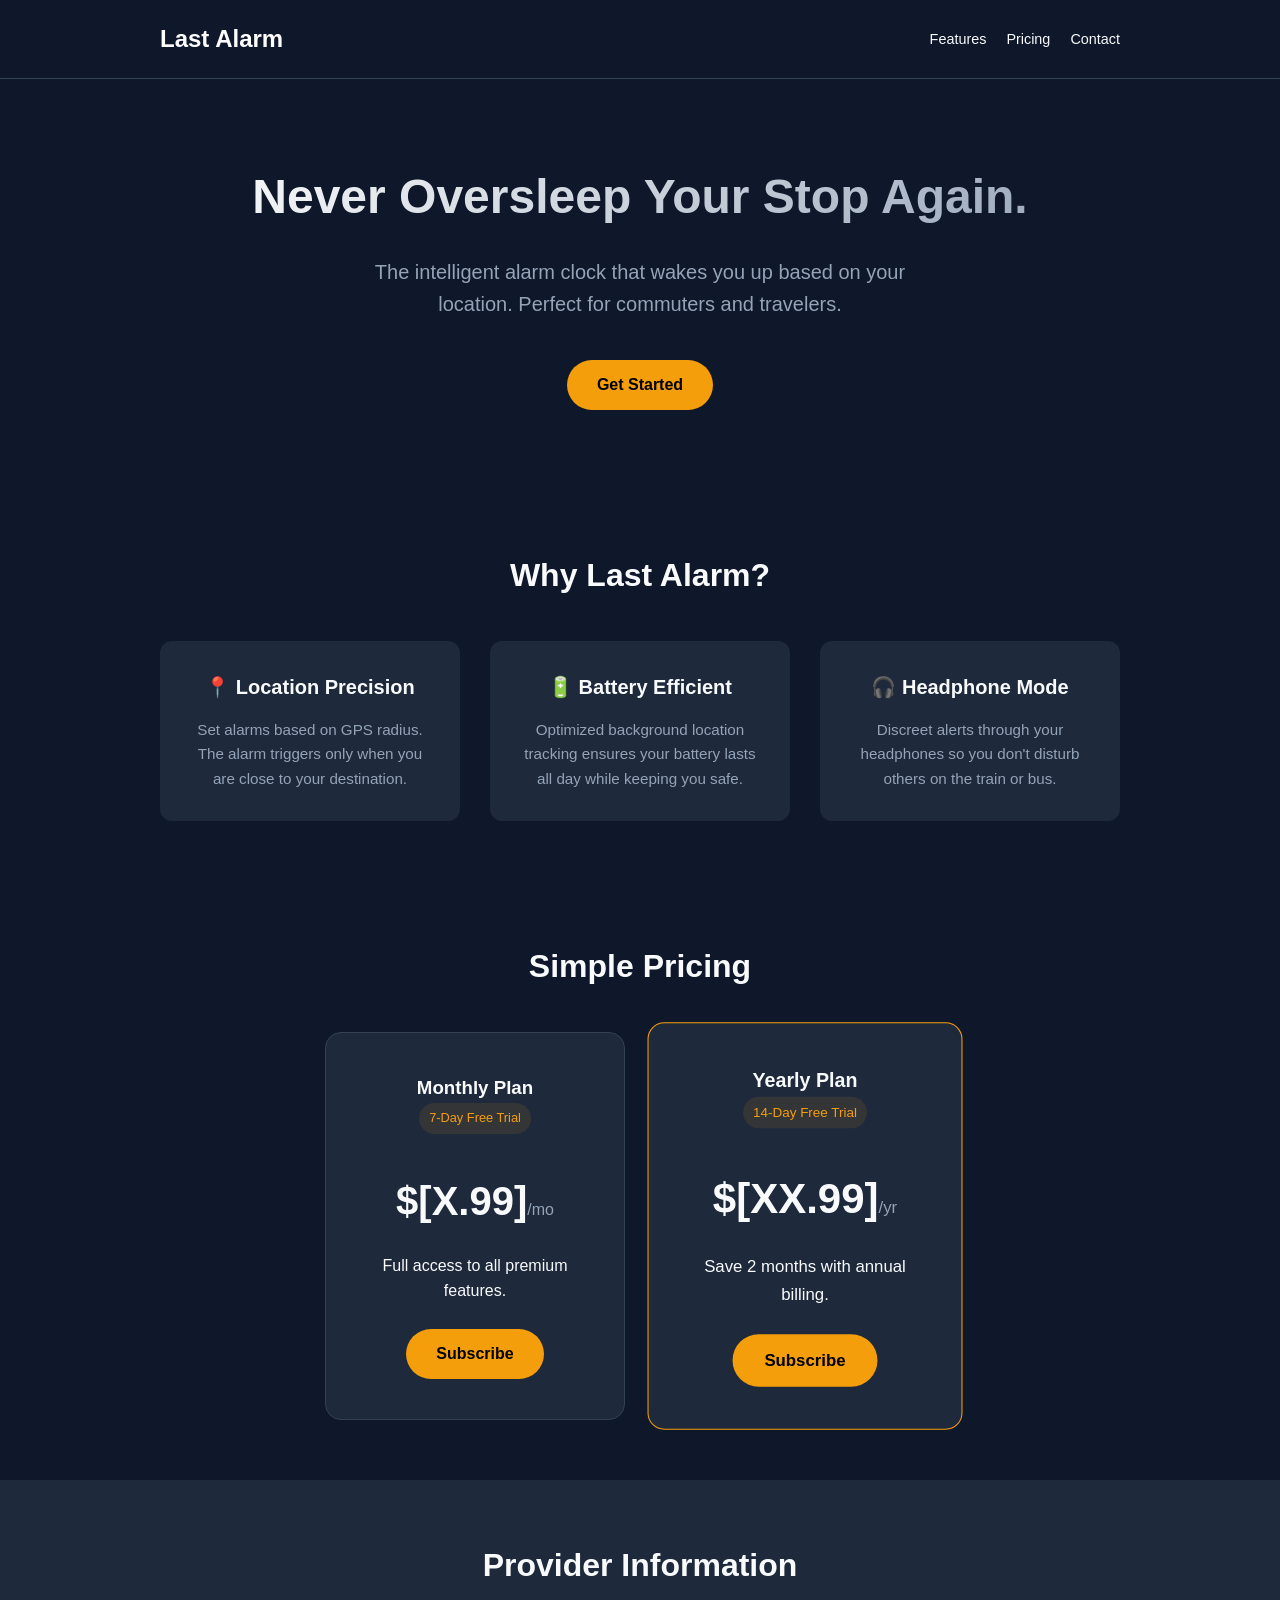
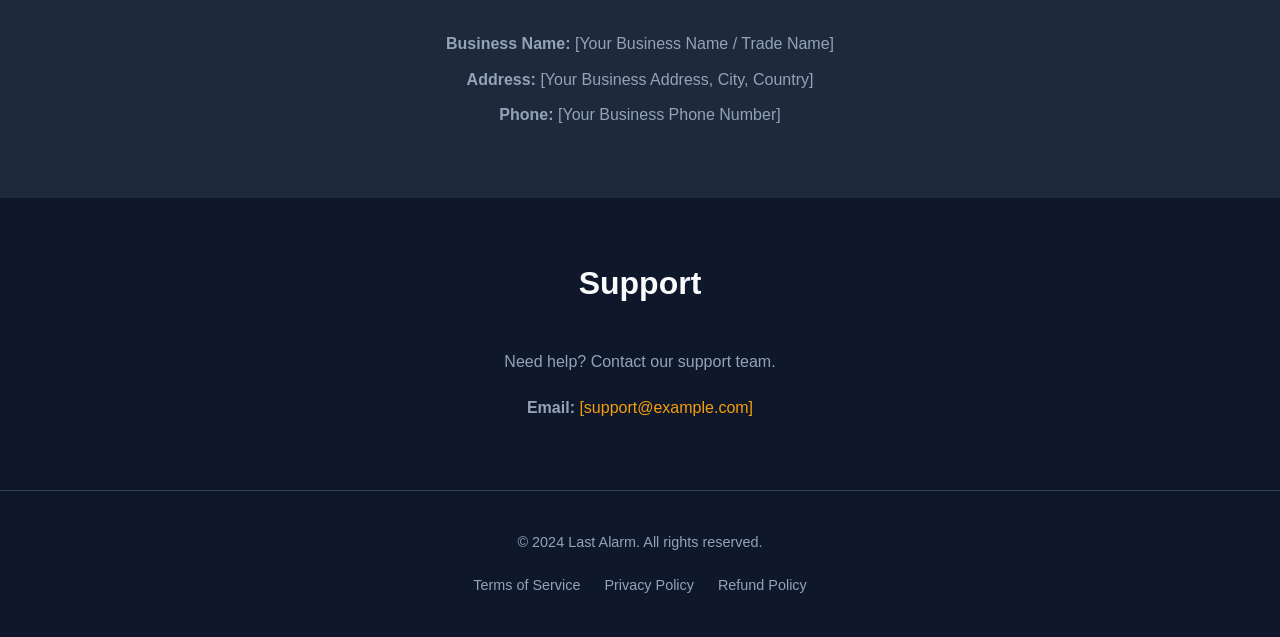
==== index.html @ 5c9a001e "initial commit" ====
<!DOCTYPE html>
<html lang="en">
<head>
    <meta charset="UTF-8">
    <meta name="viewport" content="width=device-width, initial-scale=1.0">
    <title>Last Alarm - Location Based Smart Alarm</title>
    <link rel="stylesheet" href="style.css">
</head>
<body>
    <header>
        <div class="container">
            <div class="logo">Last Alarm</div>
            <nav>
                <ul>
                    <li><a href="#features">Features</a></li>
                    <li><a href="#pricing">Pricing</a></li>
                    <li><a href="#contact">Contact</a></li>
                </ul>
            </nav>
        </div>
    </header>

    <main>
        <section class="hero">
            <div class="container">
                <h1>Never Oversleep Your Stop Again.</h1>
                <p>The intelligent alarm clock that wakes you up based on your location. Perfect for commuters and travelers.</p>
                <a href="#pricing" class="btn">Get Started</a>
            </div>
        </section>

        <section id="features">
            <div class="container">
                <h2>Why Last Alarm?</h2>
                <div class="features-grid">
                    <div class="feature-card">
                        <h3>📍 Location Precision</h3>
                        <p>Set alarms based on GPS radius. The alarm triggers only when you are close to your destination.</p>
                    </div>
                    <div class="feature-card">
                        <h3>🔋 Battery Efficient</h3>
                        <p>Optimized background location tracking ensures your battery lasts all day while keeping you safe.</p>
                    </div>
                    <div class="feature-card">
                        <h3>🎧 Headphone Mode</h3>
                        <p>Discreet alerts through your headphones so you don't disturb others on the train or bus.</p>
                    </div>
                </div>
            </div>
        </section>

        <section id="pricing">
            <div class="container">
                <h2>Simple Pricing</h2>
                <div class="pricing-grid">
                    <div class="pricing-card">
                        <h3>Monthly Plan</h3>
                        <span class="trial-info">7-Day Free Trial</span>
                        <div class="price">$[X.99]<span>/mo</span></div>
                        <p>Full access to all premium features.</p>
                        <br>
                        <a href="#" class="btn">Subscribe</a>
                    </div>
                    <div class="pricing-card highlight">
                        <h3>Yearly Plan</h3>
                        <span class="trial-info">14-Day Free Trial</span>
                        <div class="price">$[XX.99]<span>/yr</span></div>
                        <p>Save 2 months with annual billing.</p>
                        <br>
                        <a href="#" class="btn">Subscribe</a>
                    </div>
                </div>
            </div>
        </section>

        <section id="info" class="info-section">
            <div class="container">
                <h2>Provider Information</h2>
                <div class="info-content">
                    <p><strong>Business Name:</strong> [Your Business Name / Trade Name]</p>
                    <p><strong>Address:</strong> [Your Business Address, City, Country]</p>
                    <p><strong>Phone:</strong> [Your Business Phone Number]</p>
                </div>
            </div>
        </section>

        <section id="contact" class="info-section" style="background-color: transparent;">
            <div class="container">
                <h2>Support</h2>
                <p style="color: var(--muted-text); margin-bottom: 20px;">Need help? Contact our support team.</p>
                <div class="info-content">
                    <p><strong>Email:</strong> <a href="mailto:[support@example.com]">[support@example.com]</a></p>
                </div>
            </div>
        </section>
    </main>

    <footer>
        <div class="container">
            <p>&copy; 2024 Last Alarm. All rights reserved.</p>
            <div class="links">
                <a href="terms.html">Terms of Service</a>
                <a href="privacy.html">Privacy Policy</a>
                <a href="refund.html">Refund Policy</a>
            </div>
        </div>
    </footer>
</body>
</html>
---- style.css ----
:root {
  --bg-color: #0f172a;
  --text-color: #f8fafc;
  --accent-color: #f59e0b; /* Amber/Orange for Alarm feel */
  --secondary-bg: #1e293b;
  --muted-text: #94a3b8;
  --border-color: #334155;
  --container-width: 1000px;
}

* {
  box-sizing: border-box;
  margin: 0;
  padding: 0;
}

body {
  font-family: -apple-system, BlinkMacSystemFont, "Segoe UI", Roboto, Helvetica, Arial, sans-serif, "Apple Color Emoji", "Segoe UI Emoji", "Segoe UI Symbol";
  background-color: var(--bg-color);
  color: var(--text-color);
  line-height: 1.6;
}

a {
  color: var(--accent-color);
  text-decoration: none;
}

a:hover {
  text-decoration: underline;
}

.container {
  max-width: var(--container-width);
  margin: 0 auto;
  padding: 0 20px;
}

/* Header */
header {
  padding: 20px 0;
  border-bottom: 1px solid var(--border-color);
}

header .container {
  display: flex;
  justify-content: space-between;
  align-items: center;
}

.logo {
  font-weight: 700;
  font-size: 1.5rem;
  color: #fff;
}

nav ul {
  display: flex;
  list-style: none;
  gap: 20px;
}

nav a {
  color: var(--text-color);
  font-size: 0.9rem;
}

/* Hero */
.hero {
  text-align: center;
  padding: 80px 20px;
}

.hero h1 {
  font-size: 3rem;
  margin-bottom: 20px;
  background: linear-gradient(135deg, #fff, #94a3b8);
  -webkit-background-clip: text;
  -webkit-text-fill-color: transparent;
}

.hero p {
  font-size: 1.25rem;
  color: var(--muted-text);
  margin-bottom: 40px;
  max-width: 600px;
  margin-left: auto;
  margin-right: auto;
}

.btn {
  display: inline-block;
  background-color: var(--accent-color);
  color: #000;
  padding: 12px 30px;
  border-radius: 50px;
  font-weight: 600;
  transition: opacity 0.2s;
}

.btn:hover {
  opacity: 0.9;
  text-decoration: none;
}

/* Sections */
section {
  padding: 60px 0;
}

h2 {
  font-size: 2rem;
  text-align: center;
  margin-bottom: 40px;
}

/* Features */
.features-grid {
  display: grid;
  grid-template-columns: repeat(auto-fit, minmax(250px, 1fr));
  gap: 30px;
}

.feature-card {
  background-color: var(--secondary-bg);
  padding: 30px;
  border-radius: 12px;
  text-align: center;
}

.feature-card h3 {
  margin-bottom: 15px;
  font-size: 1.25rem;
}

.feature-card p {
  color: var(--muted-text);
  font-size: 0.95rem;
}

/* Pricing */
.pricing-grid {
  display: flex;
  justify-content: center;
  gap: 30px;
  flex-wrap: wrap;
}

.pricing-card {
  background-color: var(--secondary-bg);
  padding: 40px;
  border-radius: 16px;
  width: 300px;
  text-align: center;
  border: 1px solid var(--border-color);
}

.pricing-card.highlight {
  border-color: var(--accent-color);
  transform: scale(1.05);
}

.price {
  font-size: 2.5rem;
  font-weight: 700;
  margin: 20px 0;
}

.price span {
  font-size: 1rem;
  color: var(--muted-text);
  font-weight: 400;
}

.trial-info {
  background-color: rgba(245, 158, 11, 0.1);
  color: var(--accent-color);
  padding: 5px 10px;
  border-radius: 20px;
  font-size: 0.8rem;
  display: inline-block;
  margin-bottom: 15px;
}

/* Company Info & Support */
.info-section {
  text-align: center;
  background-color: var(--secondary-bg);
}

.info-content p {
  margin-bottom: 10px;
  color: var(--muted-text);
}

/* Footer */
footer {
  padding: 40px 0;
  border-top: 1px solid var(--border-color);
  text-align: center;
  color: var(--muted-text);
  font-size: 0.9rem;
}

footer .links {
  margin-top: 20px;
}

footer .links a {
  margin: 0 10px;
  color: var(--muted-text);
}

footer .links a:hover {
  color: var(--text-color);
}

/* Legal Pages */
.legal-content {
  background-color: var(--secondary-bg);
  padding: 40px;
  border-radius: 12px;
  margin-top: 40px;
  margin-bottom: 60px;
}

.legal-content h1 {
  margin-bottom: 30px;
  border-bottom: 1px solid var(--border-color);
  padding-bottom: 20px;
}

.legal-content h2 {
  text-align: left;
  margin-top: 40px;
  margin-bottom: 20px;
  font-size: 1.5rem;
}

.legal-content p, .legal-content ul {
  margin-bottom: 20px;
  color: var(--text-color);
}

.legal-content ul {
  margin-left: 20px;
}
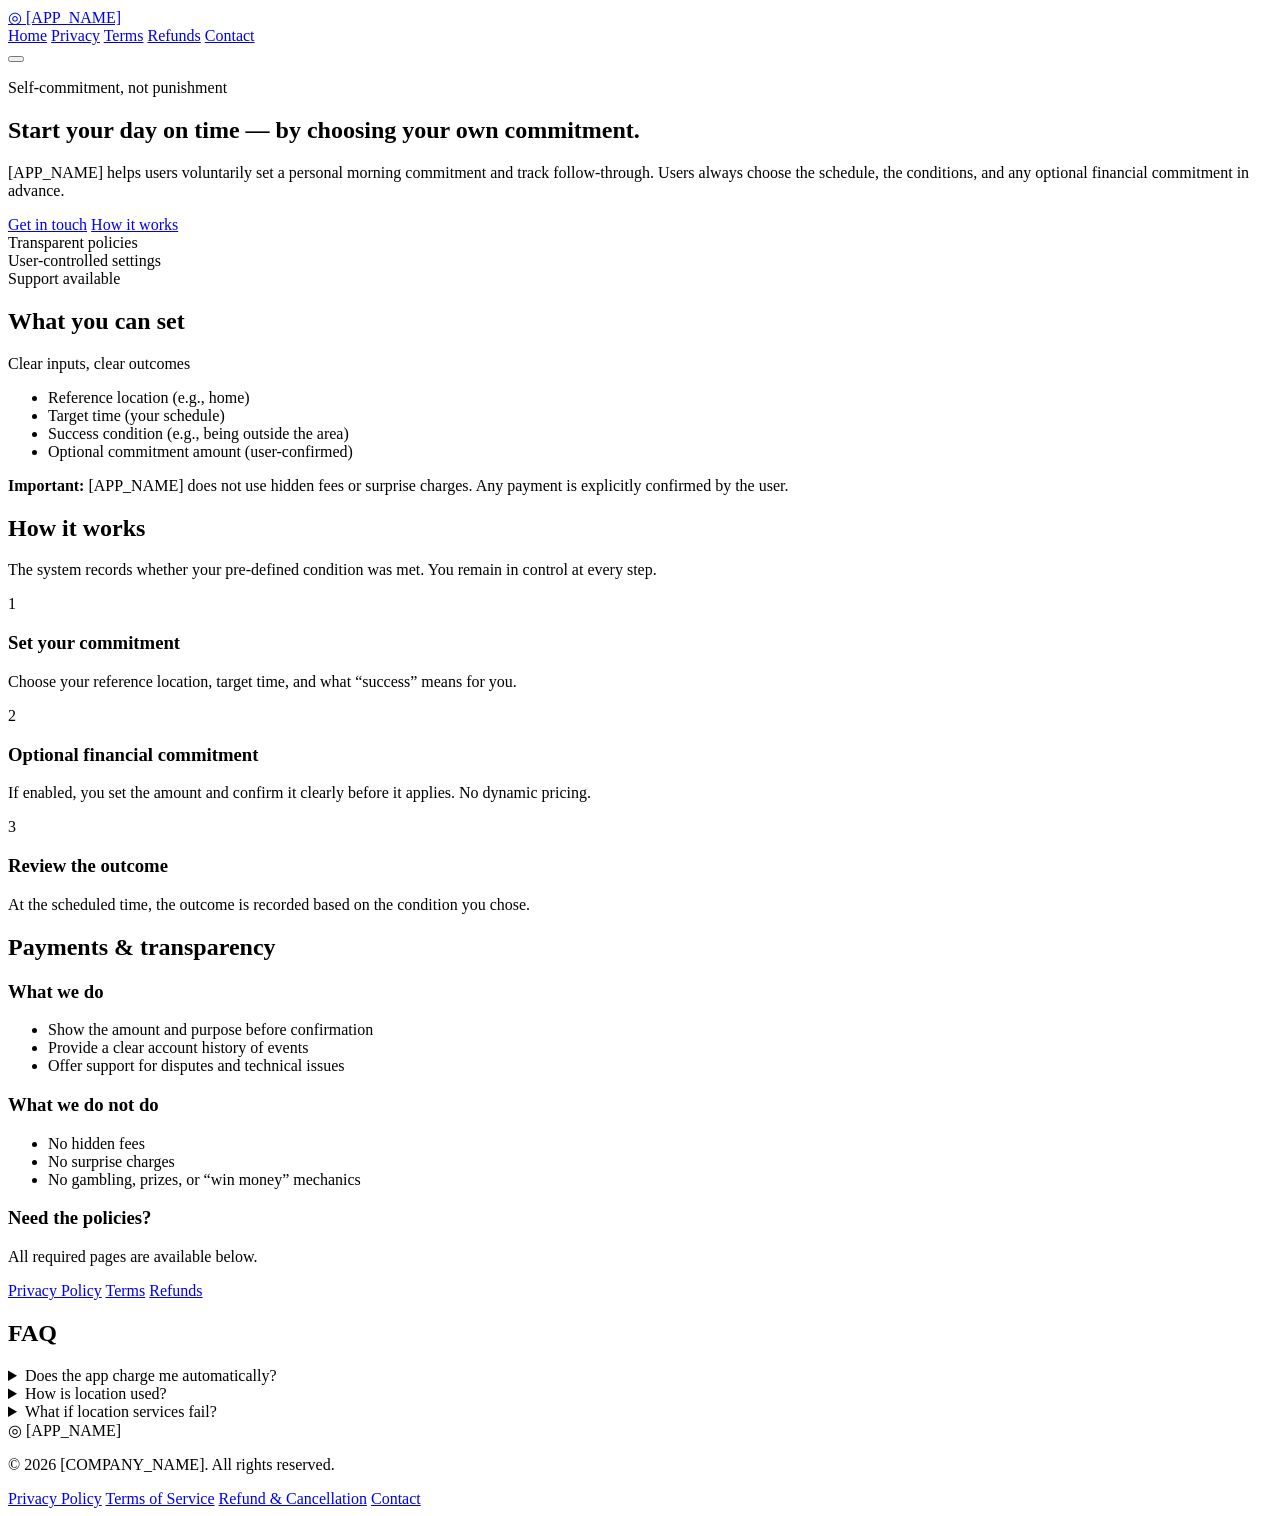
==== commit d6634af2: "update" ====
--- a/index.html
+++ b/index.html
@@ -1,109 +1,236 @@
-<!DOCTYPE html>
+<!-- index.html -->
+<!doctype html>
 <html lang="en">
+
 <head>
-    <meta charset="UTF-8">
-    <meta name="viewport" content="width=device-width, initial-scale=1.0">
-    <title>Last Alarm - Location Based Smart Alarm</title>
-    <link rel="stylesheet" href="style.css">
+    <meta charset="utf-8" />
+    <meta name="viewport" content="width=device-width, initial-scale=1" />
+    <meta name="description"
+        content="[APP_NAME] is a self-commitment tool to help you start your day on time, with clear user control and transparent policies." />
+    <title>[APP_NAME] — Self-Commitment Morning Tool</title>
+    <link rel="stylesheet" href="./css/style.css" />
+    <link rel="icon" href="./assets/favicon.png" />
 </head>
+
 <body>
-    <header>
-        <div class="container">
-            <div class="logo">Last Alarm</div>
-            <nav>
-                <ul>
-                    <li><a href="#features">Features</a></li>
-                    <li><a href="#pricing">Pricing</a></li>
-                    <li><a href="#contact">Contact</a></li>
-                </ul>
+    <header class="site-header">
+        <div class="container header-inner">
+            <a class="brand" href="./index.html" aria-label="[APP_NAME] Home">
+                <span class="brand-mark">◎</span>
+                <span class="brand-name">[APP_NAME]</span>
+            </a>
+
+            <nav class="nav" aria-label="Primary">
+                <a href="./index.html" class="active">Home</a>
+                <a href="./privacy.html">Privacy</a>
+                <a href="./terms.html">Terms</a>
+                <a href="./refund.html">Refunds</a>
+                <a href="./contact.html">Contact</a>
             </nav>
+
+            <button class="nav-toggle" aria-label="Open menu" aria-expanded="false" aria-controls="mobileNav"
+                data-nav-toggle>
+                <span></span><span></span><span></span>
+            </button>
+        </div>
+
+        <div class="mobile-nav" id="mobileNav" hidden>
+            <div class="container mobile-nav-inner">
+                <a href="./index.html" class="active">Home</a>
+                <a href="./privacy.html">Privacy</a>
+                <a href="./terms.html">Terms</a>
+                <a href="./refund.html">Refunds</a>
+                <a href="./contact.html">Contact</a>
+            </div>
         </div>
     </header>
 
     <main>
         <section class="hero">
+            <div class="container hero-inner">
+                <div class="hero-copy">
+                    <p class="eyebrow">Self-commitment, not punishment</p>
+                    <h1>Start your day on time — by choosing your own commitment.</h1>
+                    <p class="lead">
+                        [APP_NAME] helps users voluntarily set a personal morning commitment and track follow-through.
+                        Users always choose the schedule, the conditions, and any optional financial commitment in
+                        advance.
+                    </p>
+
+                    <div class="cta-row">
+                        <a class="btn primary" href="./contact.html">Get in touch</a>
+                        <a class="btn ghost" href="#how-it-works">How it works</a>
+                    </div>
+
+                    <div class="trust-row" role="list" aria-label="Key assurances">
+                        <div class="pill" role="listitem">Transparent policies</div>
+                        <div class="pill" role="listitem">User-controlled settings</div>
+                        <div class="pill" role="listitem">Support available</div>
+                    </div>
+                </div>
+
+                <div class="hero-card" aria-label="Product summary card">
+                    <div class="card">
+                        <div class="card-header">
+                            <h2 class="card-title">What you can set</h2>
+                            <p class="card-subtitle">Clear inputs, clear outcomes</p>
+                        </div>
+                        <div class="card-body">
+                            <ul class="checklist">
+                                <li>Reference location (e.g., home)</li>
+                                <li>Target time (your schedule)</li>
+                                <li>Success condition (e.g., being outside the area)</li>
+                                <li>Optional commitment amount (user-confirmed)</li>
+                            </ul>
+
+                            <div class="note">
+                                <strong>Important:</strong> [APP_NAME] does not use hidden fees or surprise charges.
+                                Any payment is explicitly confirmed by the user.
+                            </div>
+                        </div>
+                    </div>
+                </div>
+            </div>
+        </section>
+
+        <section class="section" id="how-it-works">
             <div class="container">
-                <h1>Never Oversleep Your Stop Again.</h1>
-                <p>The intelligent alarm clock that wakes you up based on your location. Perfect for commuters and travelers.</p>
-                <a href="#pricing" class="btn">Get Started</a>
-            </div>
-        </section>
-
-        <section id="features">
+                <h2>How it works</h2>
+                <p class="muted">
+                    The system records whether your pre-defined condition was met. You remain in control at every step.
+                </p>
+
+                <div class="grid-3">
+                    <div class="feature">
+                        <div class="feature-icon">1</div>
+                        <h3>Set your commitment</h3>
+                        <p>
+                            Choose your reference location, target time, and what “success” means for you.
+                        </p>
+                    </div>
+
+                    <div class="feature">
+                        <div class="feature-icon">2</div>
+                        <h3>Optional financial commitment</h3>
+                        <p>
+                            If enabled, you set the amount and confirm it clearly before it applies. No dynamic pricing.
+                        </p>
+                    </div>
+
+                    <div class="feature">
+                        <div class="feature-icon">3</div>
+                        <h3>Review the outcome</h3>
+                        <p>
+                            At the scheduled time, the outcome is recorded based on the condition you chose.
+                        </p>
+                    </div>
+                </div>
+            </div>
+        </section>
+
+        <section class="section alt">
             <div class="container">
-                <h2>Why Last Alarm?</h2>
-                <div class="features-grid">
-                    <div class="feature-card">
-                        <h3>📍 Location Precision</h3>
-                        <p>Set alarms based on GPS radius. The alarm triggers only when you are close to your destination.</p>
-                    </div>
-                    <div class="feature-card">
-                        <h3>🔋 Battery Efficient</h3>
-                        <p>Optimized background location tracking ensures your battery lasts all day while keeping you safe.</p>
-                    </div>
-                    <div class="feature-card">
-                        <h3>🎧 Headphone Mode</h3>
-                        <p>Discreet alerts through your headphones so you don't disturb others on the train or bus.</p>
-                    </div>
-                </div>
-            </div>
-        </section>
-
-        <section id="pricing">
+                <h2>Payments & transparency</h2>
+                <div class="grid-2">
+                    <div class="panel">
+                        <h3>What we do</h3>
+                        <ul class="bullets">
+                            <li>Show the amount and purpose before confirmation</li>
+                            <li>Provide a clear account history of events</li>
+                            <li>Offer support for disputes and technical issues</li>
+                        </ul>
+                    </div>
+                    <div class="panel">
+                        <h3>What we do not do</h3>
+                        <ul class="bullets">
+                            <li>No hidden fees</li>
+                            <li>No surprise charges</li>
+                            <li>No gambling, prizes, or “win money” mechanics</li>
+                        </ul>
+                    </div>
+                </div>
+
+                <div class="callout">
+                    <div class="callout-inner">
+                        <div>
+                            <h3>Need the policies?</h3>
+                            <p class="muted">All required pages are available below.</p>
+                        </div>
+                        <div class="callout-actions">
+                            <a class="btn" href="./privacy.html">Privacy Policy</a>
+                            <a class="btn" href="./terms.html">Terms</a>
+                            <a class="btn" href="./refund.html">Refunds</a>
+                        </div>
+                    </div>
+                </div>
+            </div>
+        </section>
+
+        <section class="section">
             <div class="container">
-                <h2>Simple Pricing</h2>
-                <div class="pricing-grid">
-                    <div class="pricing-card">
-                        <h3>Monthly Plan</h3>
-                        <span class="trial-info">7-Day Free Trial</span>
-                        <div class="price">$[X.99]<span>/mo</span></div>
-                        <p>Full access to all premium features.</p>
-                        <br>
-                        <a href="#" class="btn">Subscribe</a>
-                    </div>
-                    <div class="pricing-card highlight">
-                        <h3>Yearly Plan</h3>
-                        <span class="trial-info">14-Day Free Trial</span>
-                        <div class="price">$[XX.99]<span>/yr</span></div>
-                        <p>Save 2 months with annual billing.</p>
-                        <br>
-                        <a href="#" class="btn">Subscribe</a>
-                    </div>
-                </div>
-            </div>
-        </section>
-
-        <section id="info" class="info-section">
-            <div class="container">
-                <h2>Provider Information</h2>
-                <div class="info-content">
-                    <p><strong>Business Name:</strong> [Your Business Name / Trade Name]</p>
-                    <p><strong>Address:</strong> [Your Business Address, City, Country]</p>
-                    <p><strong>Phone:</strong> [Your Business Phone Number]</p>
-                </div>
-            </div>
-        </section>
-
-        <section id="contact" class="info-section" style="background-color: transparent;">
-            <div class="container">
-                <h2>Support</h2>
-                <p style="color: var(--muted-text); margin-bottom: 20px;">Need help? Contact our support team.</p>
-                <div class="info-content">
-                    <p><strong>Email:</strong> <a href="mailto:[support@example.com]">[support@example.com]</a></p>
+                <h2>FAQ</h2>
+                <div class="faq">
+                    <details>
+                        <summary>Does the app charge me automatically?</summary>
+                        <p>
+                            Any payment requires clear user confirmation in advance, based on the user’s own chosen
+                            settings.
+                            We do not apply hidden or unexpected charges.
+                        </p>
+                    </details>
+                    <details>
+                        <summary>How is location used?</summary>
+                        <p>
+                            Location is used only to evaluate the user-defined success condition and to show status.
+                            See the Privacy Policy for details, storage, and deletion options.
+                        </p>
+                    </details>
+                    <details>
+                        <summary>What if location services fail?</summary>
+                        <p>
+                            If a technical issue may have impacted the recorded outcome, contact support for review.
+                            We handle disputes case-by-case per our Refund & Cancellation Policy.
+                        </p>
+                    </details>
                 </div>
             </div>
         </section>
     </main>
 
-    <footer>
-        <div class="container">
-            <p>&copy; 2024 Last Alarm. All rights reserved.</p>
-            <div class="links">
-                <a href="terms.html">Terms of Service</a>
-                <a href="privacy.html">Privacy Policy</a>
-                <a href="refund.html">Refund Policy</a>
+    <footer class="site-footer">
+        <div class="container footer-inner">
+            <div class="footer-brand">
+                <div class="brand-row">
+                    <span class="brand-mark">◎</span>
+                    <span class="brand-name">[APP_NAME]</span>
+                </div>
+                <p class="muted">
+                    © <span id="year"></span> [COMPANY_NAME]. All rights reserved.
+                </p>
+            </div>
+
+            <div class="footer-links" aria-label="Footer">
+                <a href="./privacy.html">Privacy Policy</a>
+                <a href="./terms.html">Terms of Service</a>
+                <a href="./refund.html">Refund & Cancellation</a>
+                <a href="./contact.html">Contact</a>
             </div>
         </div>
     </footer>
+
+    <script>
+        // Minimal JS: mobile nav + year
+        const btn = document.querySelector('[data-nav-toggle]');
+        const mobileNav = document.getElementById('mobileNav');
+        if (btn && mobileNav) {
+            btn.addEventListener('click', () => {
+                const isOpen = btn.getAttribute('aria-expanded') === 'true';
+                btn.setAttribute('aria-expanded', String(!isOpen));
+                mobileNav.hidden = isOpen;
+            });
+        }
+        document.getElementById('year').textContent = new Date().getFullYear();
+    </script>
 </body>
-</html>
+
+</html>
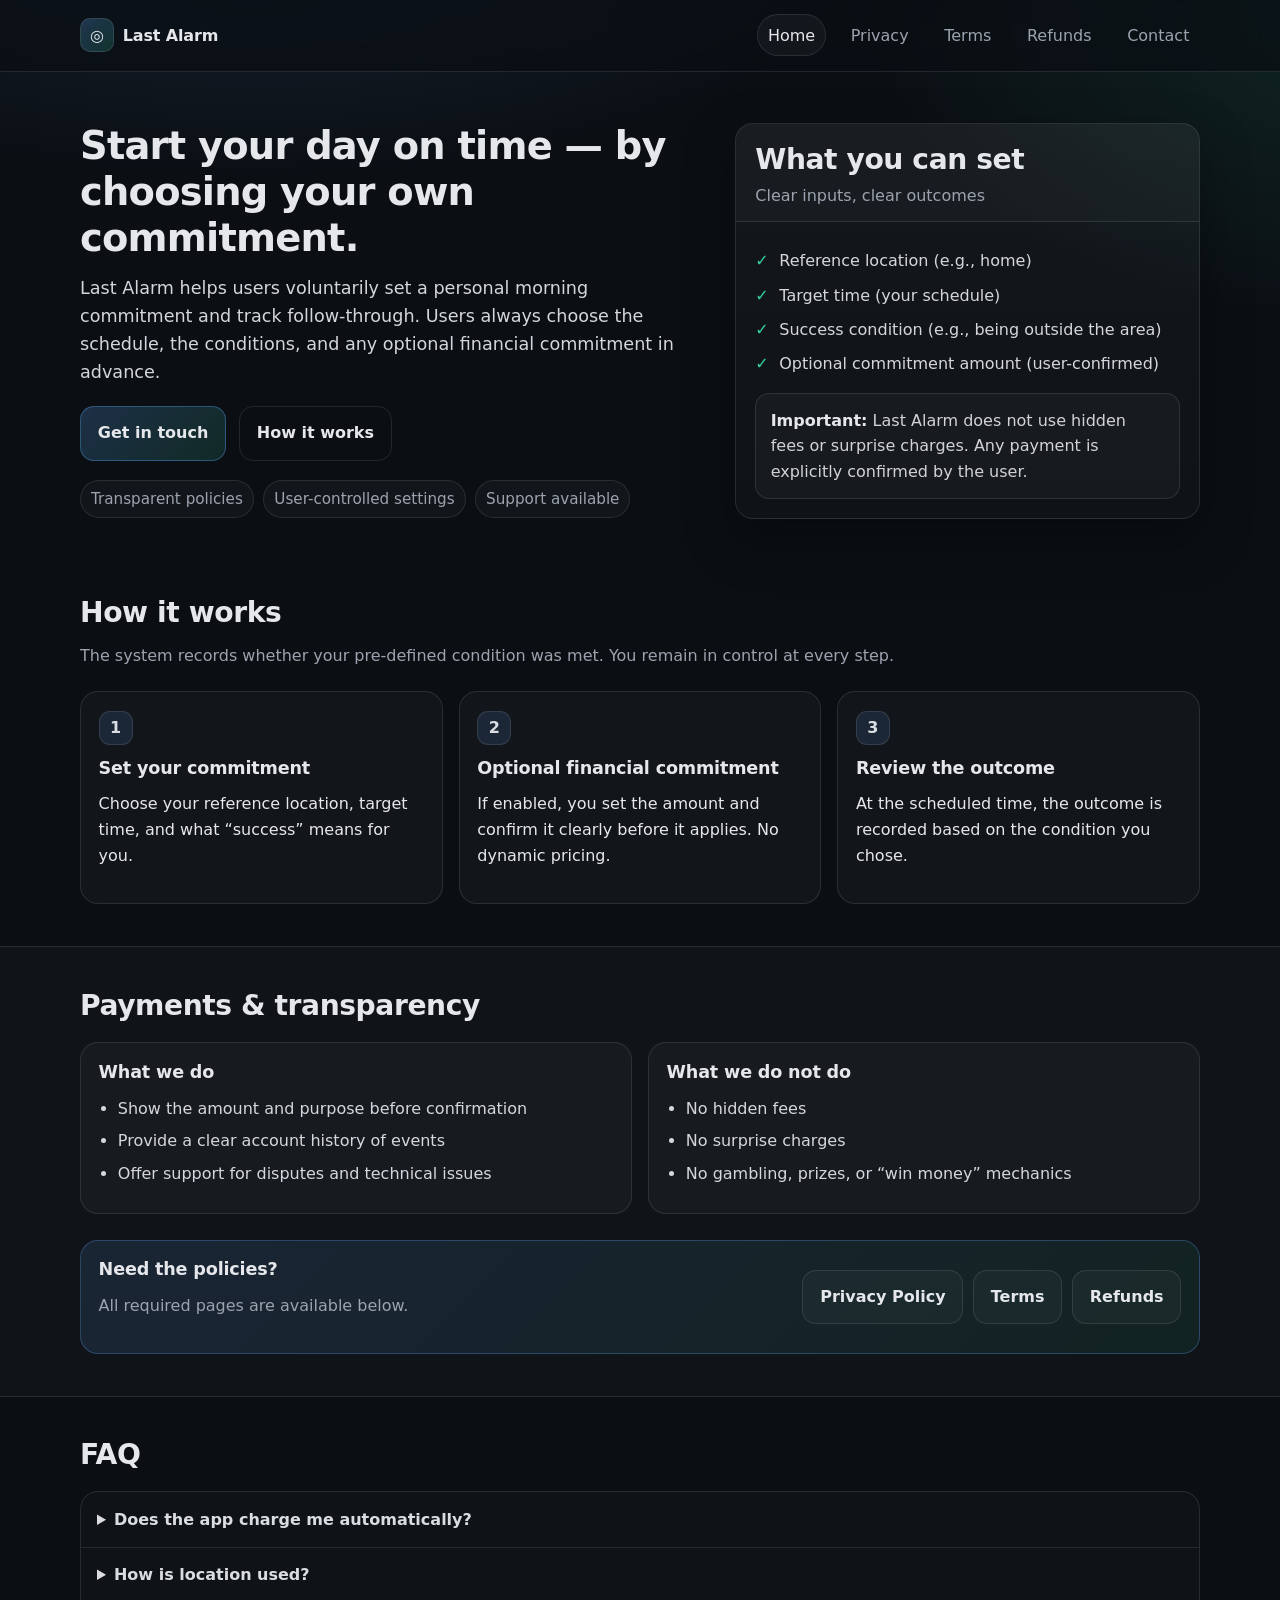
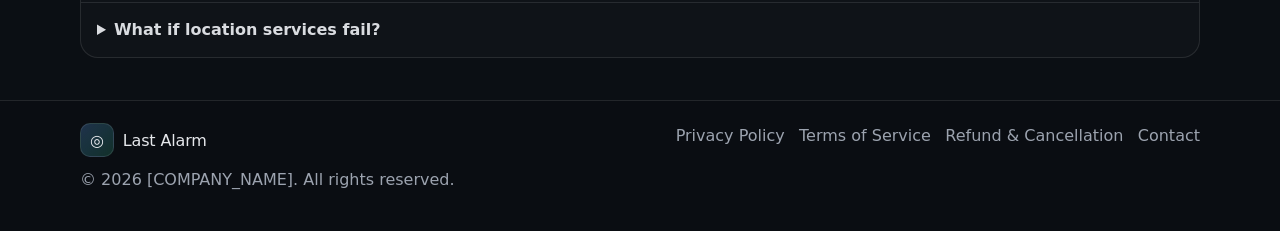
==== commit b9e545a5: "update" ====
--- a/index.html
+++ b/index.html
@@ -6,8 +6,8 @@
     <meta charset="utf-8" />
     <meta name="viewport" content="width=device-width, initial-scale=1" />
     <meta name="description"
-        content="[APP_NAME] is a self-commitment tool to help you start your day on time, with clear user control and transparent policies." />
-    <title>[APP_NAME] — Self-Commitment Morning Tool</title>
+        content="Last Alarm is a self-commitment tool to help you start your day on time, with clear user control and transparent policies." />
+    <title>Last Alarm — Self-Commitment Morning Tool</title>
     <link rel="stylesheet" href="./css/style.css" />
     <link rel="icon" href="./assets/favicon.png" />
 </head>
@@ -15,9 +15,9 @@
 <body>
     <header class="site-header">
         <div class="container header-inner">
-            <a class="brand" href="./index.html" aria-label="[APP_NAME] Home">
+            <a class="brand" href="./index.html" aria-label="Last Alarm Home">
                 <span class="brand-mark">◎</span>
-                <span class="brand-name">[APP_NAME]</span>
+                <span class="brand-name">Last Alarm</span>
             </a>
 
             <nav class="nav" aria-label="Primary">
@@ -49,10 +49,10 @@
         <section class="hero">
             <div class="container hero-inner">
                 <div class="hero-copy">
-                    <p class="eyebrow">Self-commitment, not punishment</p>
+                    <!-- <p class="eyebrow">Self-commitment, not punishment</p> -->
                     <h1>Start your day on time — by choosing your own commitment.</h1>
                     <p class="lead">
-                        [APP_NAME] helps users voluntarily set a personal morning commitment and track follow-through.
+                        Last Alarm helps users voluntarily set a personal morning commitment and track follow-through.
                         Users always choose the schedule, the conditions, and any optional financial commitment in
                         advance.
                     </p>
@@ -84,7 +84,7 @@
                             </ul>
 
                             <div class="note">
-                                <strong>Important:</strong> [APP_NAME] does not use hidden fees or surprise charges.
+                                <strong>Important:</strong> Last Alarm does not use hidden fees or surprise charges.
                                 Any payment is explicitly confirmed by the user.
                             </div>
                         </div>
@@ -202,7 +202,7 @@
             <div class="footer-brand">
                 <div class="brand-row">
                     <span class="brand-mark">◎</span>
-                    <span class="brand-name">[APP_NAME]</span>
+                    <span class="brand-name">Last Alarm</span>
                 </div>
                 <p class="muted">
                     © <span id="year"></span> [COMPANY_NAME]. All rights reserved.
--- a/css/style.css
+++ b/css/style.css
@@ -0,0 +1,586 @@
+/* css/style.css */
+:root {
+  --bg: #0b0f14;
+  --panel: #111827;
+  --panel-2: #0f172a;
+  --text: #e5e7eb;
+  --muted: #9ca3af;
+  --border: rgba(255, 255, 255, .10);
+  --border-2: rgba(255, 255, 255, .16);
+  --brand: #60a5fa;
+  --brand-2: #34d399;
+  --shadow: 0 20px 50px rgba(0, 0, 0, .35);
+  --radius: 18px;
+  --radius-sm: 12px;
+  --max: 1120px;
+}
+
+* {
+  box-sizing: border-box;
+}
+
+html,
+body {
+  margin: 0;
+  padding: 0;
+}
+
+body {
+  font-family: ui-sans-serif, system-ui, -apple-system, Segoe UI, Roboto, Helvetica, Arial, "Apple Color Emoji", "Segoe UI Emoji";
+  background:
+    radial-gradient(1200px 600px at 20% -10%, rgba(96, 165, 250, .18), transparent 60%),
+    radial-gradient(1000px 600px at 110% 0%, rgba(52, 211, 153, .12), transparent 55%),
+    var(--bg);
+  color: var(--text);
+  line-height: 1.6;
+}
+
+a {
+  color: inherit;
+  text-decoration: none;
+}
+
+a:hover {
+  text-decoration: underline;
+}
+
+p {
+  margin: .6rem 0 1rem;
+}
+
+h1,
+h2,
+h3 {
+  line-height: 1.2;
+  margin: 0 0 .8rem;
+}
+
+h1 {
+  font-size: clamp(2rem, 3vw, 3rem);
+  letter-spacing: -0.02em;
+}
+
+h2 {
+  font-size: clamp(1.4rem, 2.2vw, 2rem);
+  letter-spacing: -0.015em;
+}
+
+h3 {
+  font-size: 1.1rem;
+  letter-spacing: -0.01em;
+}
+
+.container {
+  width: min(var(--max), calc(100% - 2rem));
+  margin: 0 auto;
+}
+
+/* Header */
+.site-header {
+  position: sticky;
+  top: 0;
+  z-index: 50;
+  background: rgba(11, 15, 20, .72);
+  backdrop-filter: blur(10px);
+  border-bottom: 1px solid var(--border);
+}
+
+.header-inner {
+  display: flex;
+  align-items: center;
+  justify-content: space-between;
+  gap: 1rem;
+  padding: .9rem 0;
+}
+
+.brand {
+  display: flex;
+  align-items: center;
+  gap: .55rem;
+  font-weight: 700;
+}
+
+.brand-mark {
+  width: 34px;
+  height: 34px;
+  display: grid;
+  place-items: center;
+  border-radius: 10px;
+  background: linear-gradient(135deg, rgba(96, 165, 250, .25), rgba(52, 211, 153, .18));
+  border: 1px solid var(--border);
+}
+
+.brand-name {
+  letter-spacing: -0.01em;
+}
+
+.nav {
+  display: flex;
+  gap: .9rem;
+  align-items: center;
+}
+
+.nav a {
+  padding: .45rem .6rem;
+  border-radius: 999px;
+  color: var(--muted);
+  border: 1px solid transparent;
+}
+
+.nav a.active,
+.nav a:hover {
+  color: var(--text);
+  border-color: var(--border);
+  background: rgba(255, 255, 255, .04);
+  text-decoration: none;
+}
+
+.nav-toggle {
+  display: none;
+  width: 44px;
+  height: 44px;
+  border-radius: 12px;
+  border: 1px solid var(--border);
+  background: rgba(255, 255, 255, .03);
+  cursor: pointer;
+  padding: 0 10px;
+}
+
+.nav-toggle span {
+  display: block;
+  height: 2px;
+  background: var(--text);
+  margin: 6px 0;
+  border-radius: 2px;
+  opacity: .9;
+}
+
+.mobile-nav {
+  border-top: 1px solid var(--border);
+  background: rgba(11, 15, 20, .86);
+}
+
+.mobile-nav-inner {
+  padding: .8rem 0 1rem;
+  display: grid;
+  gap: .4rem;
+}
+
+.mobile-nav a {
+  padding: .8rem .9rem;
+  border: 1px solid var(--border);
+  border-radius: 14px;
+  background: rgba(255, 255, 255, .03);
+  color: var(--muted);
+}
+
+.mobile-nav a.active {
+  color: var(--text);
+}
+
+/* Hero */
+.hero {
+  padding: 3.2rem 0 2.2rem;
+}
+
+.hero-inner {
+  display: grid;
+  grid-template-columns: 1.2fr .9fr;
+  gap: 2.2rem;
+  align-items: start;
+}
+
+.eyebrow {
+  display: inline-block;
+  padding: .25rem .6rem;
+  border-radius: 999px;
+  border: 1px solid var(--border);
+  color: var(--muted);
+  background: rgba(255, 255, 255, .03);
+  margin-bottom: .8rem;
+}
+
+.lead {
+  font-size: 1.1rem;
+  color: rgba(229, 231, 235, .92);
+  max-width: 58ch;
+}
+
+.cta-row {
+  display: flex;
+  gap: .8rem;
+  flex-wrap: wrap;
+  margin: 1.2rem 0 1.2rem;
+}
+
+.btn {
+  display: inline-flex;
+  align-items: center;
+  justify-content: center;
+  gap: .5rem;
+  padding: .85rem 1.05rem;
+  border-radius: 14px;
+  border: 1px solid var(--border);
+  background: rgba(255, 255, 255, .03);
+  color: var(--text);
+  font-weight: 600;
+  text-decoration: none;
+  transition: transform .08s ease, border-color .12s ease, background .12s ease;
+}
+
+.btn:hover {
+  text-decoration: none;
+  border-color: var(--border-2);
+  background: rgba(255, 255, 255, .05);
+  transform: translateY(-1px);
+}
+
+.btn.primary {
+  background: linear-gradient(135deg, rgba(96, 165, 250, .22), rgba(52, 211, 153, .14));
+  border-color: rgba(96, 165, 250, .35);
+}
+
+.btn.ghost {
+  background: transparent;
+}
+
+.trust-row {
+  display: flex;
+  flex-wrap: wrap;
+  gap: .6rem;
+  margin-top: .8rem;
+}
+
+.pill {
+  padding: .38rem .62rem;
+  border-radius: 999px;
+  border: 1px solid var(--border);
+  background: rgba(255, 255, 255, .03);
+  color: var(--muted);
+  font-size: .95rem;
+}
+
+.hero-card .card {
+  border-radius: var(--radius);
+  border: 1px solid var(--border);
+  background: linear-gradient(180deg, rgba(255, 255, 255, .04), rgba(255, 255, 255, .02));
+  box-shadow: var(--shadow);
+  overflow: hidden;
+}
+
+.card-header {
+  padding: 1.2rem 1.2rem 0.8rem;
+  border-bottom: 1px solid var(--border);
+  background: rgba(255, 255, 255, .02);
+}
+
+.card-title {
+  margin: 0;
+}
+
+.card-subtitle {
+  margin: .35rem 0 0;
+  color: var(--muted);
+}
+
+.card-body {
+  padding: 1.1rem 1.2rem 1.2rem;
+}
+
+.checklist {
+  list-style: none;
+  padding: 0;
+  margin: 0 0 1rem;
+}
+
+.checklist li {
+  position: relative;
+  padding-left: 1.5rem;
+  margin: .55rem 0;
+  color: rgba(229, 231, 235, .92);
+}
+
+.checklist li:before {
+  content: "✓";
+  position: absolute;
+  left: 0;
+  color: var(--brand-2);
+}
+
+.note {
+  border: 1px solid var(--border);
+  border-radius: 14px;
+  padding: .85rem .9rem;
+  background: rgba(255, 255, 255, .03);
+  color: rgba(229, 231, 235, .9);
+}
+
+.note strong {
+  color: var(--text);
+}
+
+/* Sections */
+.section {
+  padding: 2.6rem 0;
+}
+
+.section.alt {
+  background: rgba(255, 255, 255, .02);
+  border-top: 1px solid var(--border);
+  border-bottom: 1px solid var(--border);
+}
+
+.muted {
+  color: var(--muted);
+}
+
+.grid-2 {
+  display: grid;
+  grid-template-columns: 1fr 1fr;
+  gap: 1rem;
+  margin-top: 1.2rem;
+}
+
+.grid-3 {
+  display: grid;
+  grid-template-columns: repeat(3, 1fr);
+  gap: 1rem;
+  margin-top: 1.4rem;
+}
+
+.feature {
+  border: 1px solid var(--border);
+  border-radius: var(--radius);
+  padding: 1.2rem 1.1rem;
+  background: rgba(255, 255, 255, .03);
+}
+
+.feature-icon {
+  width: 34px;
+  height: 34px;
+  border-radius: 11px;
+  display: grid;
+  place-items: center;
+  border: 1px solid var(--border);
+  background: rgba(96, 165, 250, .12);
+  margin-bottom: .8rem;
+  font-weight: 700;
+  color: rgba(229, 231, 235, .95);
+}
+
+.panel {
+  border: 1px solid var(--border);
+  border-radius: var(--radius);
+  padding: 1.2rem 1.1rem;
+  background: rgba(255, 255, 255, .03);
+}
+
+.bullets {
+  margin: .2rem 0 0;
+  padding-left: 1.2rem;
+}
+
+.bullets li {
+  margin: .45rem 0;
+  color: rgba(229, 231, 235, .92);
+}
+
+.callout {
+  margin-top: 1.6rem;
+  border: 1px solid rgba(96, 165, 250, .28);
+  border-radius: var(--radius);
+  background: linear-gradient(135deg, rgba(96, 165, 250, .12), rgba(52, 211, 153, .08));
+}
+
+.callout-inner {
+  padding: 1.15rem 1.1rem;
+  display: flex;
+  align-items: center;
+  justify-content: space-between;
+  gap: 1rem;
+  flex-wrap: wrap;
+}
+
+.callout-actions {
+  display: flex;
+  gap: .6rem;
+  flex-wrap: wrap;
+}
+
+/* FAQ */
+.faq {
+  margin-top: 1.2rem;
+  border: 1px solid var(--border);
+  border-radius: var(--radius);
+  background: rgba(255, 255, 255, .02);
+  overflow: hidden;
+}
+
+.faq details {
+  border-top: 1px solid var(--border);
+  padding: .9rem 1rem;
+}
+
+.faq details:first-child {
+  border-top: none;
+}
+
+.faq summary {
+  cursor: pointer;
+  font-weight: 650;
+  color: rgba(229, 231, 235, .95);
+}
+
+.faq p {
+  margin: .65rem 0 0;
+  color: rgba(229, 231, 235, .9);
+}
+
+/* Docs */
+.doc {
+  padding: 2.2rem 0 2.6rem;
+}
+
+.doc-inner {
+  display: grid;
+  grid-template-columns: 320px 1fr;
+  gap: 1.2rem;
+}
+
+.doc-aside {
+  position: sticky;
+  top: 92px;
+  align-self: start;
+}
+
+.doc-card {
+  border: 1px solid var(--border);
+  border-radius: var(--radius);
+  background: rgba(255, 255, 255, .03);
+  padding: 1rem;
+}
+
+.doc-card h2 {
+  margin-bottom: .25rem;
+}
+
+.doc-links {
+  display: grid;
+  gap: .35rem;
+  margin-top: .8rem;
+}
+
+.doc-links a {
+  padding: .55rem .65rem;
+  border-radius: 12px;
+  border: 1px solid var(--border);
+  background: rgba(255, 255, 255, .02);
+  color: var(--muted);
+}
+
+.doc-links a:hover {
+  text-decoration: none;
+  color: var(--text);
+  border-color: var(--border-2);
+}
+
+.doc-content {
+  border: 1px solid var(--border);
+  border-radius: var(--radius);
+  background: rgba(255, 255, 255, .03);
+  padding: 1.4rem 1.3rem;
+}
+
+.doc-section {
+  padding: 1.1rem 0;
+  border-top: 1px solid var(--border);
+}
+
+.doc-section:first-of-type {
+  border-top: none;
+  padding-top: .2rem;
+}
+
+.contact-box {
+  border: 1px solid var(--border);
+  border-radius: 14px;
+  padding: .9rem;
+  background: rgba(255, 255, 255, .02);
+}
+
+.doc-footer {
+  display: flex;
+  gap: .7rem;
+  flex-wrap: wrap;
+  margin-top: 1.4rem;
+}
+
+/* Footer */
+.site-footer {
+  border-top: 1px solid var(--border);
+  padding: 1.4rem 0;
+  background: rgba(0, 0, 0, .12);
+}
+
+.footer-inner {
+  display: flex;
+  align-items: flex-start;
+  justify-content: space-between;
+  gap: 1rem;
+  flex-wrap: wrap;
+}
+
+.footer-links {
+  display: flex;
+  gap: .9rem;
+  flex-wrap: wrap;
+}
+
+.footer-links a {
+  color: var(--muted);
+}
+
+.footer-links a:hover {
+  color: var(--text);
+  text-decoration: none;
+}
+
+.brand-row {
+  display: flex;
+  align-items: center;
+  gap: .55rem;
+}
+
+/* Responsive */
+@media (max-width: 920px) {
+  .hero-inner {
+    grid-template-columns: 1fr;
+  }
+
+  .grid-3 {
+    grid-template-columns: 1fr;
+  }
+
+  .grid-2 {
+    grid-template-columns: 1fr;
+  }
+
+  .doc-inner {
+    grid-template-columns: 1fr;
+  }
+
+  .doc-aside {
+    position: static;
+    top: auto;
+  }
+}
+
+@media (max-width: 760px) {
+  .nav {
+    display: none;
+  }
+
+  .nav-toggle {
+    display: block;
+  }
+}
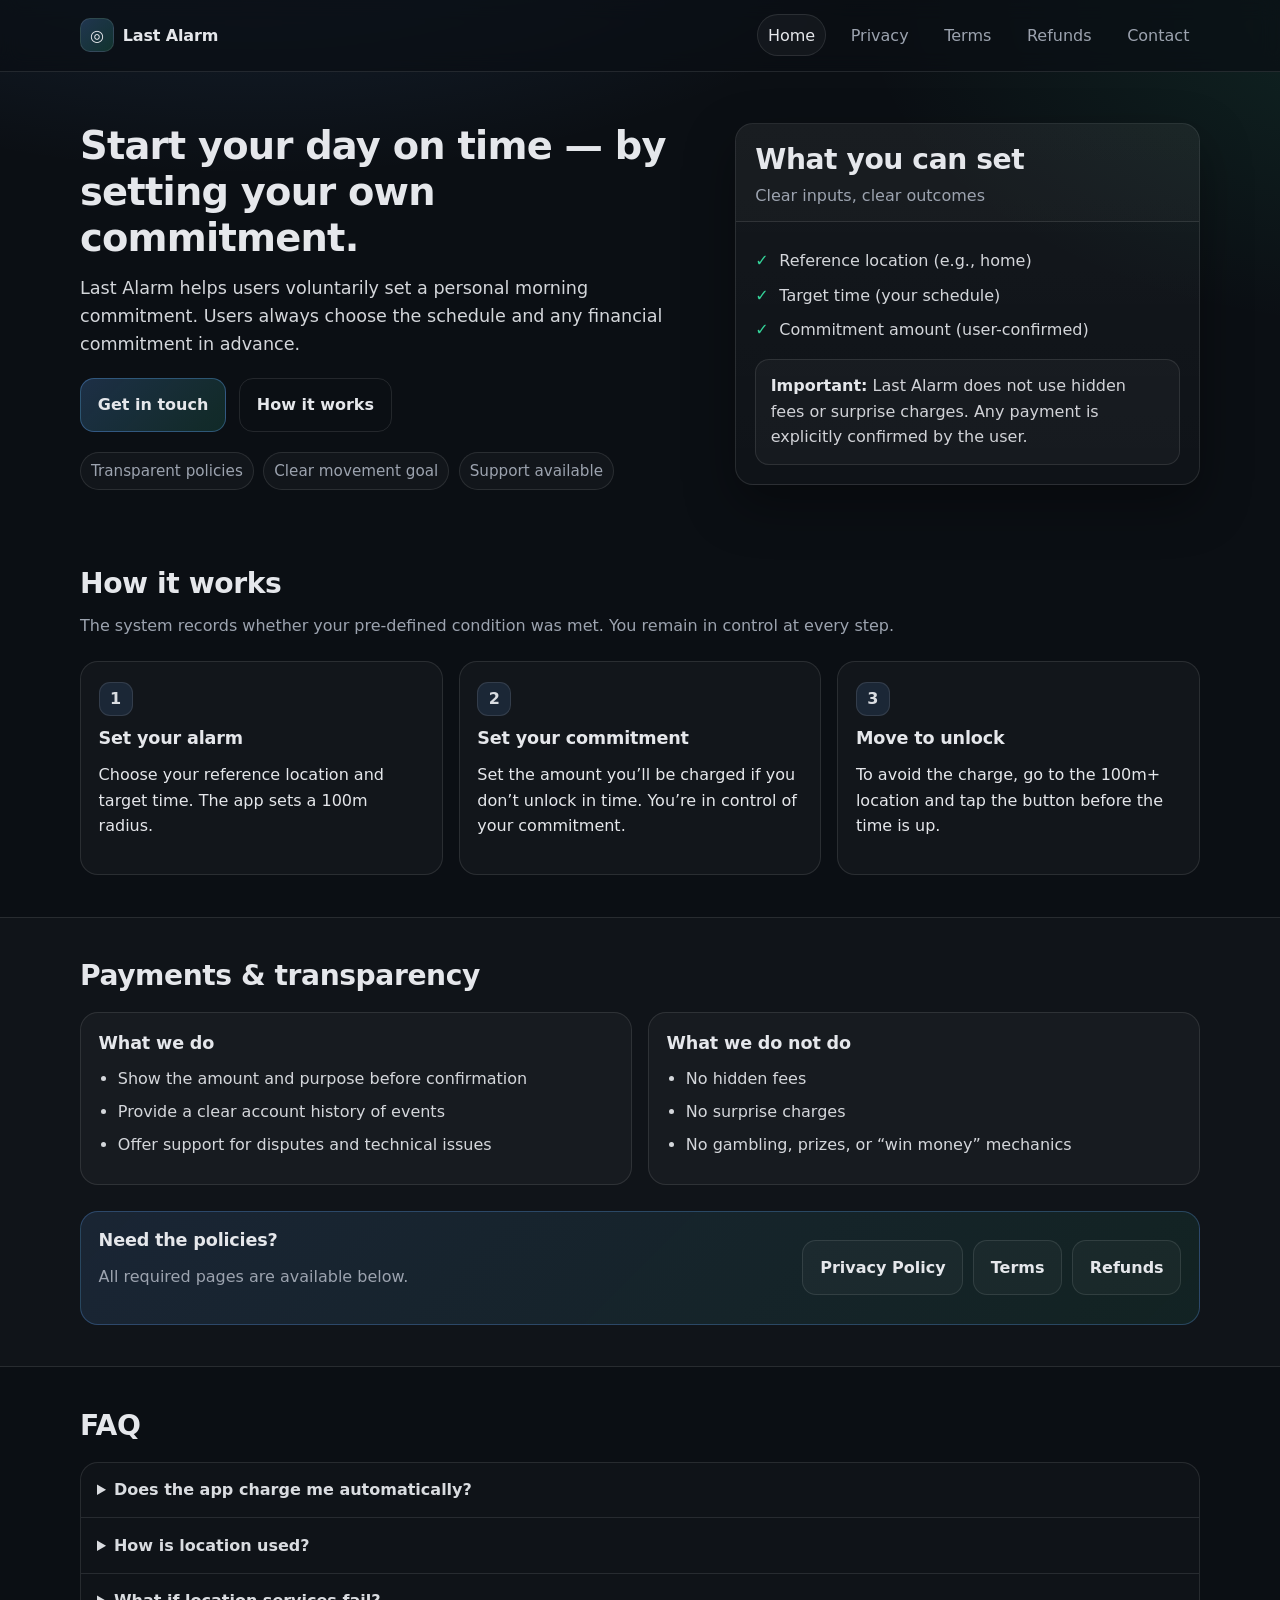
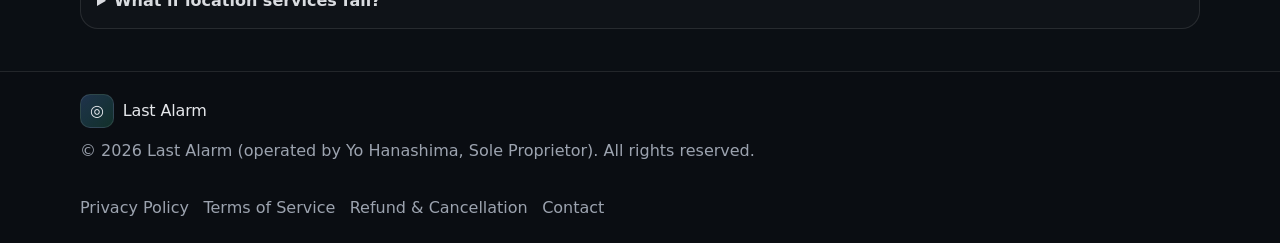
==== commit 7a09b8cb: "update" ====
--- a/index.html
+++ b/index.html
@@ -50,11 +50,10 @@
             <div class="container hero-inner">
                 <div class="hero-copy">
                     <!-- <p class="eyebrow">Self-commitment, not punishment</p> -->
-                    <h1>Start your day on time — by choosing your own commitment.</h1>
+                    <h1>Start your day on time — by setting your own commitment.</h1>
                     <p class="lead">
-                        Last Alarm helps users voluntarily set a personal morning commitment and track follow-through.
-                        Users always choose the schedule, the conditions, and any optional financial commitment in
-                        advance.
+                        Last Alarm helps users voluntarily set a personal morning commitment.
+                        Users always choose the schedule and any financial commitment in advance.
                     </p>
 
                     <div class="cta-row">
@@ -64,7 +63,7 @@
 
                     <div class="trust-row" role="list" aria-label="Key assurances">
                         <div class="pill" role="listitem">Transparent policies</div>
-                        <div class="pill" role="listitem">User-controlled settings</div>
+                        <div class="pill" role="listitem">Clear movement goal</div>
                         <div class="pill" role="listitem">Support available</div>
                     </div>
                 </div>
@@ -79,8 +78,7 @@
                             <ul class="checklist">
                                 <li>Reference location (e.g., home)</li>
                                 <li>Target time (your schedule)</li>
-                                <li>Success condition (e.g., being outside the area)</li>
-                                <li>Optional commitment amount (user-confirmed)</li>
+                                <li>Commitment amount (user-confirmed)</li>
                             </ul>
 
                             <div class="note">
@@ -103,25 +101,26 @@
                 <div class="grid-3">
                     <div class="feature">
                         <div class="feature-icon">1</div>
-                        <h3>Set your commitment</h3>
-                        <p>
-                            Choose your reference location, target time, and what “success” means for you.
+                        <h3>Set your alarm</h3>
+                        <p>
+                            Choose your reference location and target time. The app sets a 100m radius.
                         </p>
                     </div>
 
                     <div class="feature">
                         <div class="feature-icon">2</div>
-                        <h3>Optional financial commitment</h3>
-                        <p>
-                            If enabled, you set the amount and confirm it clearly before it applies. No dynamic pricing.
+                        <h3>Set your commitment</h3>
+                        <p>
+                            Set the amount you’ll be charged if you don’t unlock in time. You’re in control of your
+                            commitment.
                         </p>
                     </div>
 
                     <div class="feature">
                         <div class="feature-icon">3</div>
-                        <h3>Review the outcome</h3>
-                        <p>
-                            At the scheduled time, the outcome is recorded based on the condition you chose.
+                        <h3>Move to unlock</h3>
+                        <p>
+                            To avoid the charge, go to the 100m+ location and tap the button before the time is up.
                         </p>
                     </div>
                 </div>
@@ -181,7 +180,7 @@
                     <details>
                         <summary>How is location used?</summary>
                         <p>
-                            Location is used only to evaluate the user-defined success condition and to show status.
+                            Location is used only to verify you have moved 100m away from your starting point.
                             See the Privacy Policy for details, storage, and deletion options.
                         </p>
                     </details>
@@ -205,7 +204,8 @@
                     <span class="brand-name">Last Alarm</span>
                 </div>
                 <p class="muted">
-                    © <span id="year"></span> [COMPANY_NAME]. All rights reserved.
+                    © <span id="year"></span> Last Alarm (operated by Yo Hanashima, Sole Proprietor). All rights
+                    reserved.
                 </p>
             </div>
 
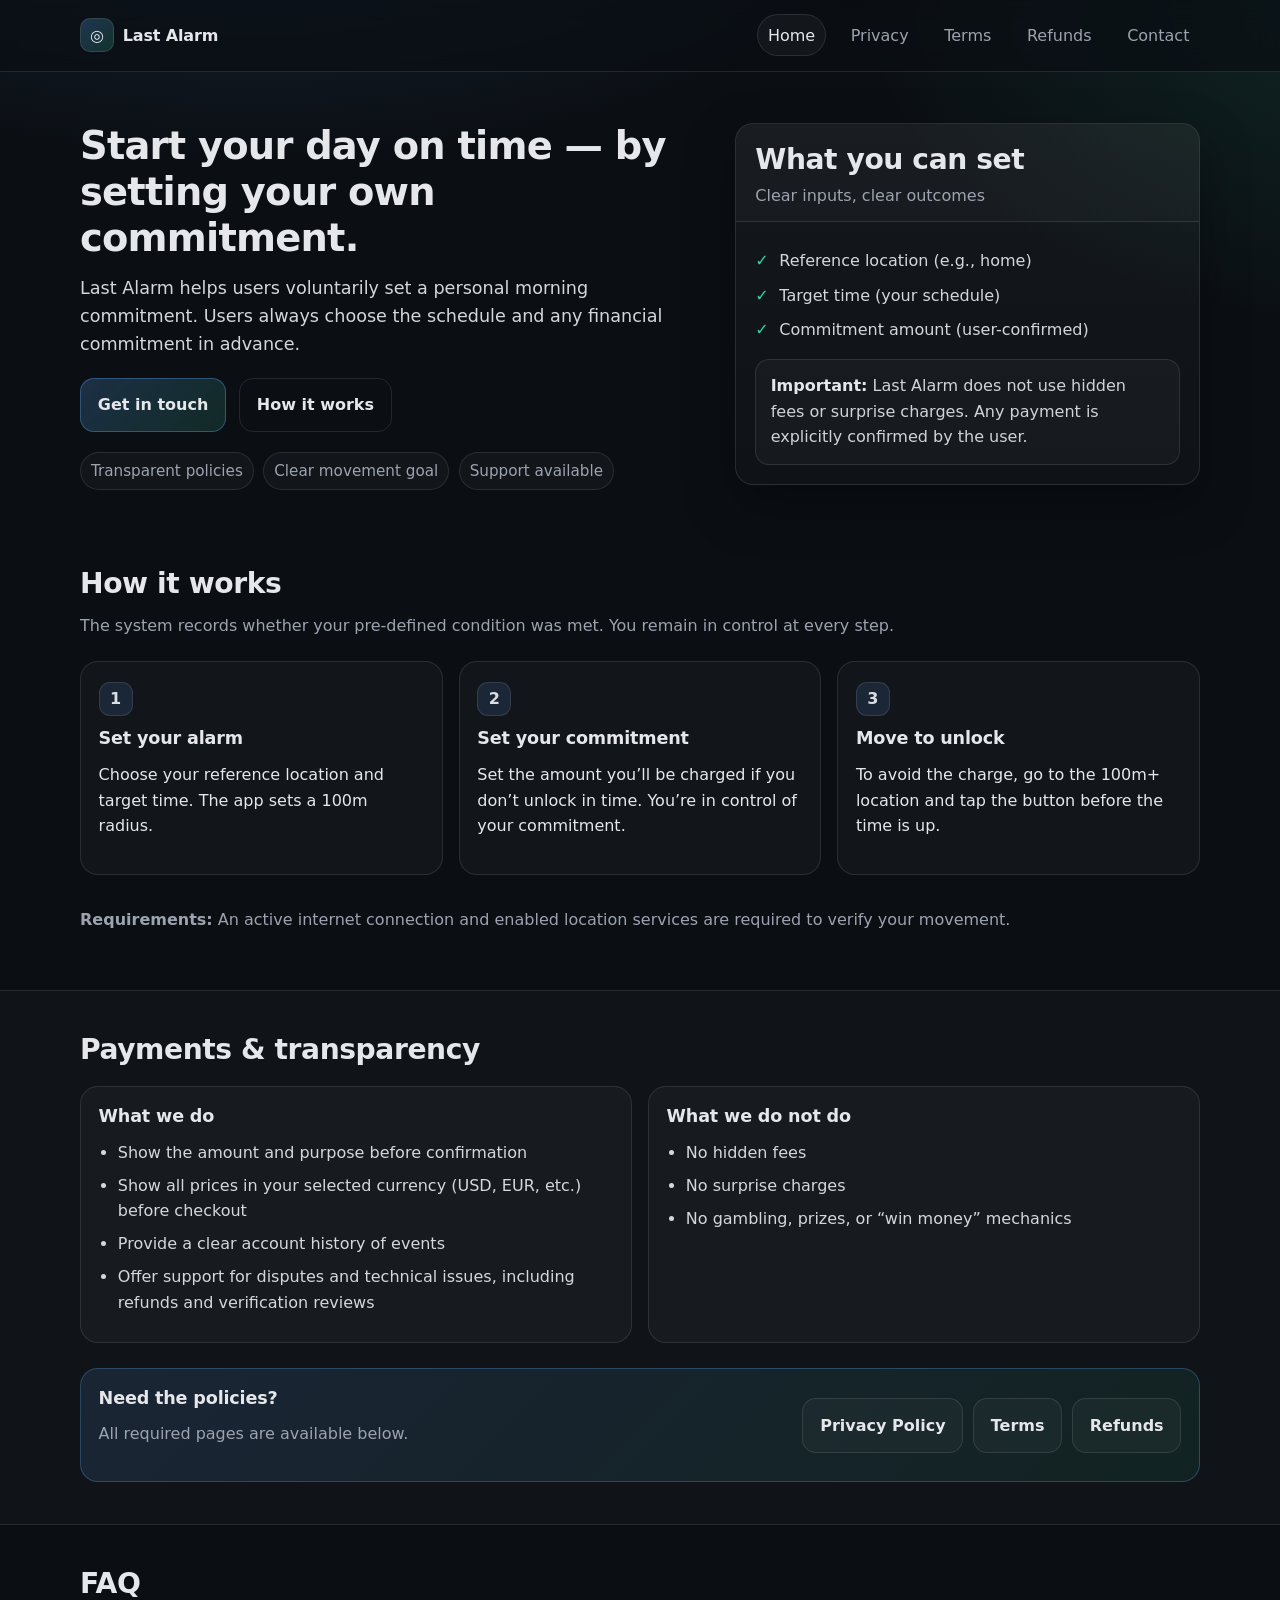
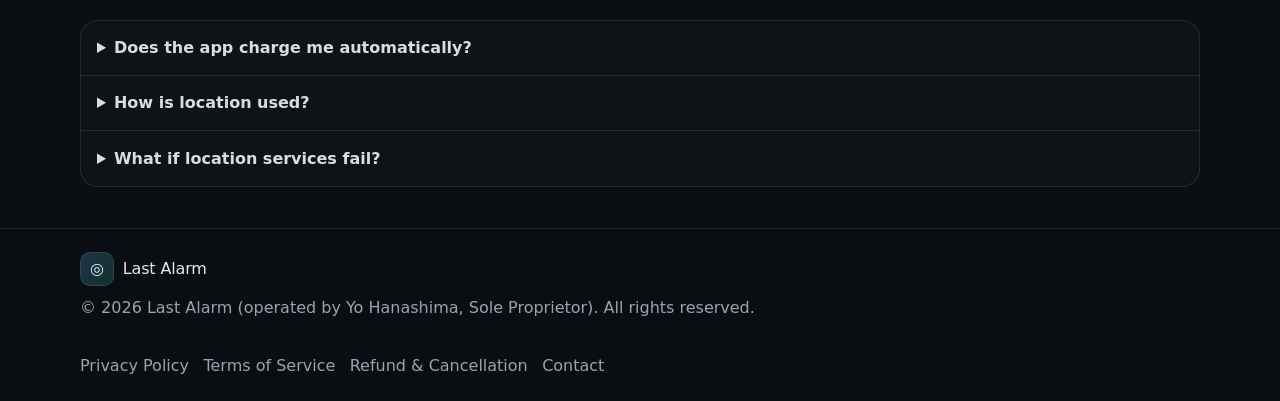
==== commit 3b491845: "tweak" ====
--- a/index.html
+++ b/index.html
@@ -124,6 +124,10 @@
                         </p>
                     </div>
                 </div>
+                <p class="muted" style="margin-top: 2rem;">
+                    <strong>Requirements:</strong> An active internet connection and enabled location services are
+                    required to verify your movement.
+                </p>
             </div>
         </section>
 
@@ -135,8 +139,10 @@
                         <h3>What we do</h3>
                         <ul class="bullets">
                             <li>Show the amount and purpose before confirmation</li>
+                            <li>Show all prices in your selected currency (USD, EUR, etc.) before checkout</li>
                             <li>Provide a clear account history of events</li>
-                            <li>Offer support for disputes and technical issues</li>
+                            <li>Offer support for disputes and technical issues, including refunds and verification
+                                reviews</li>
                         </ul>
                     </div>
                     <div class="panel">
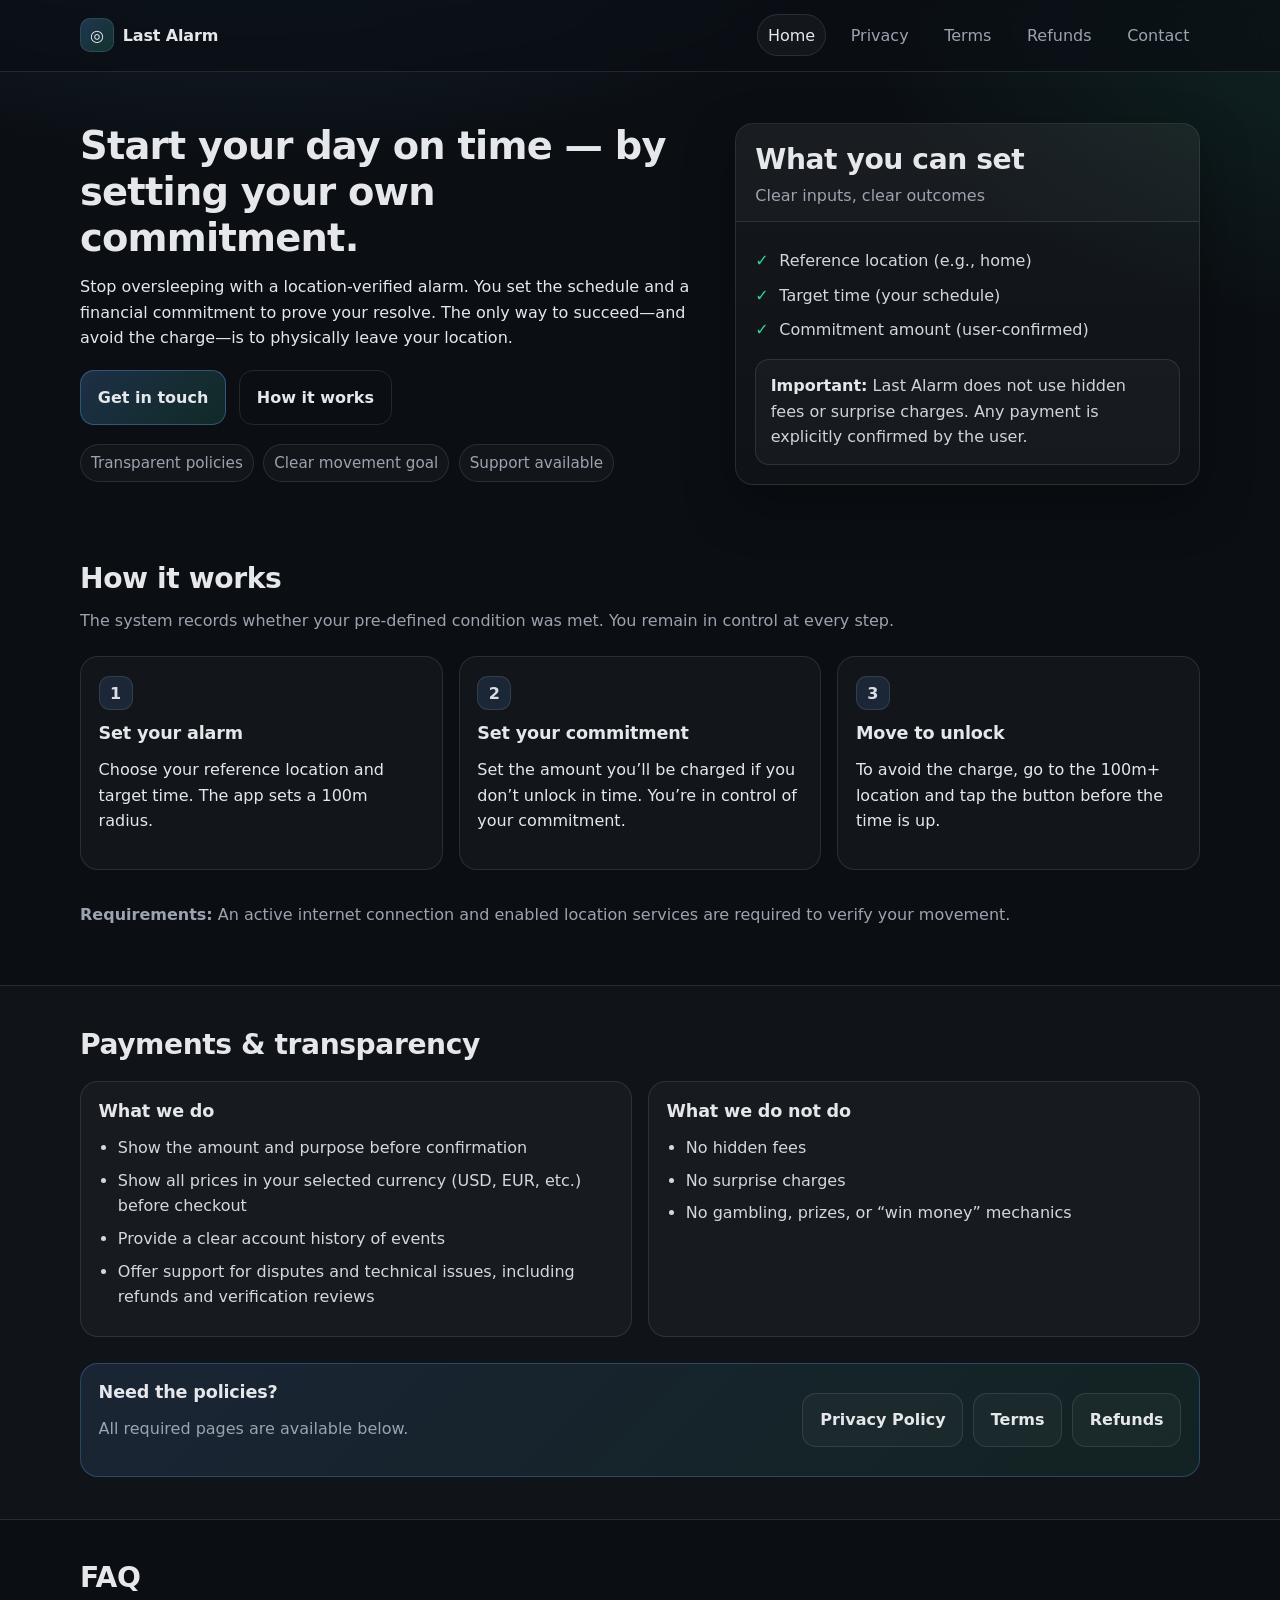
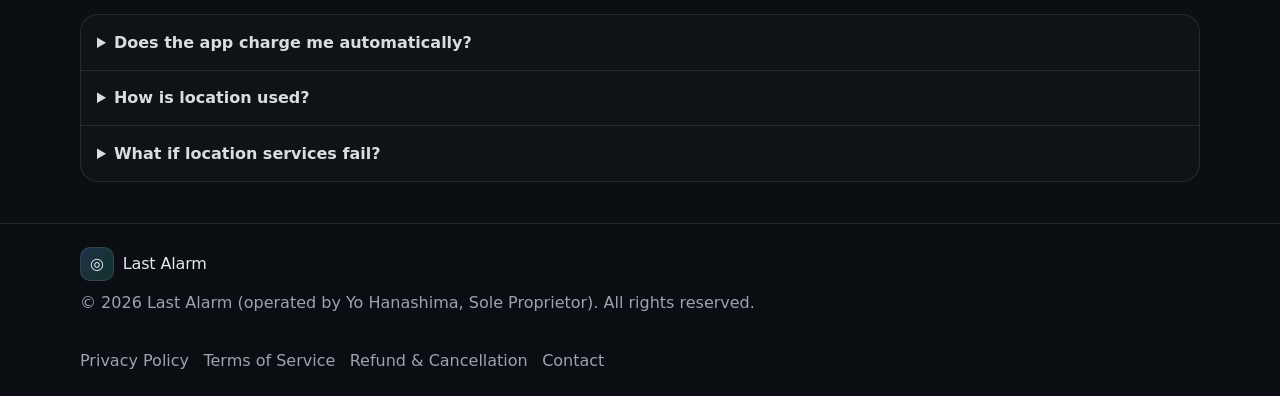
==== commit 44f5b78d: "deal with stripe 1" ====
--- a/index.html
+++ b/index.html
@@ -51,9 +51,11 @@
                 <div class="hero-copy">
                     <!-- <p class="eyebrow">Self-commitment, not punishment</p> -->
                     <h1>Start your day on time — by setting your own commitment.</h1>
-                    <p class="lead">
-                        Last Alarm helps users voluntarily set a personal morning commitment.
-                        Users always choose the schedule and any financial commitment in advance.
+                    <p class="hero-text">
+                        Stop oversleeping with a location-verified alarm. You set the schedule and a financial
+                        commitment to
+                        prove your resolve. The only way to succeed—and avoid the charge—is to physically leave your
+                        location.
                     </p>
 
                     <div class="cta-row">
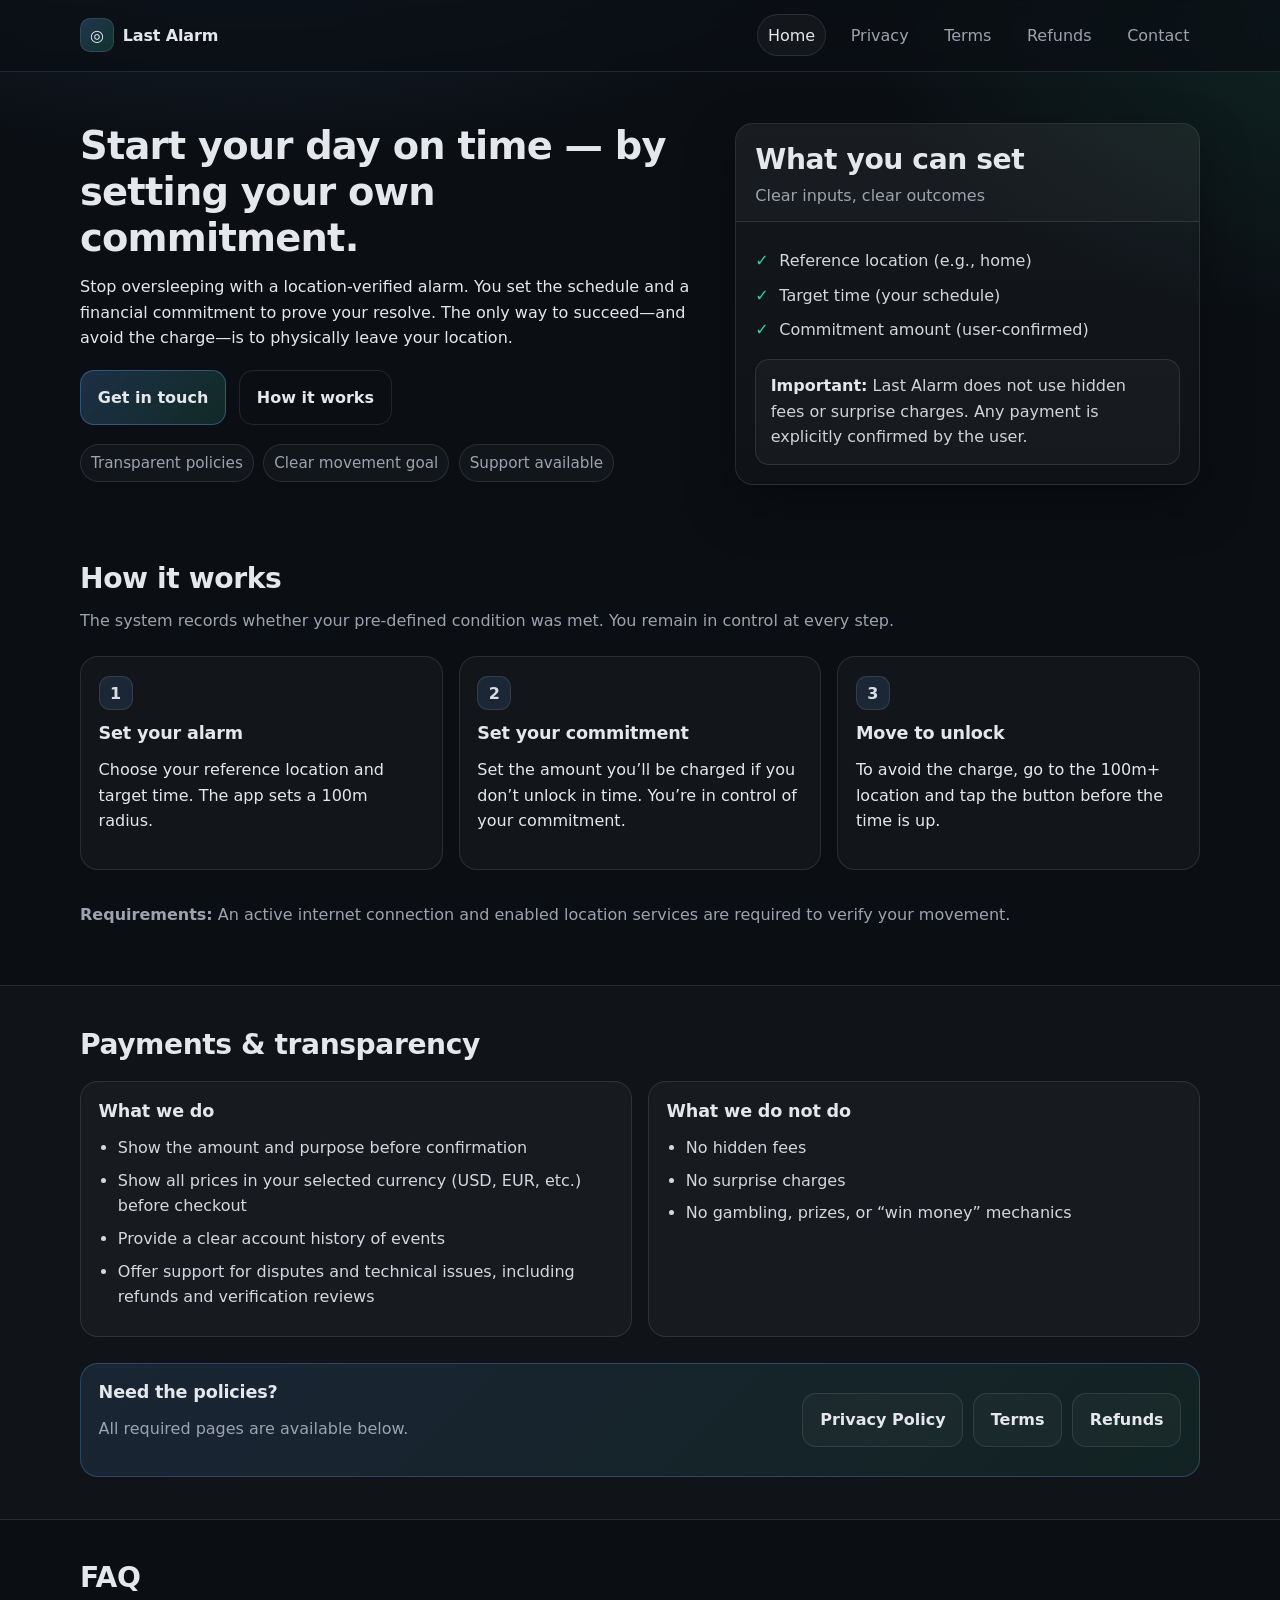
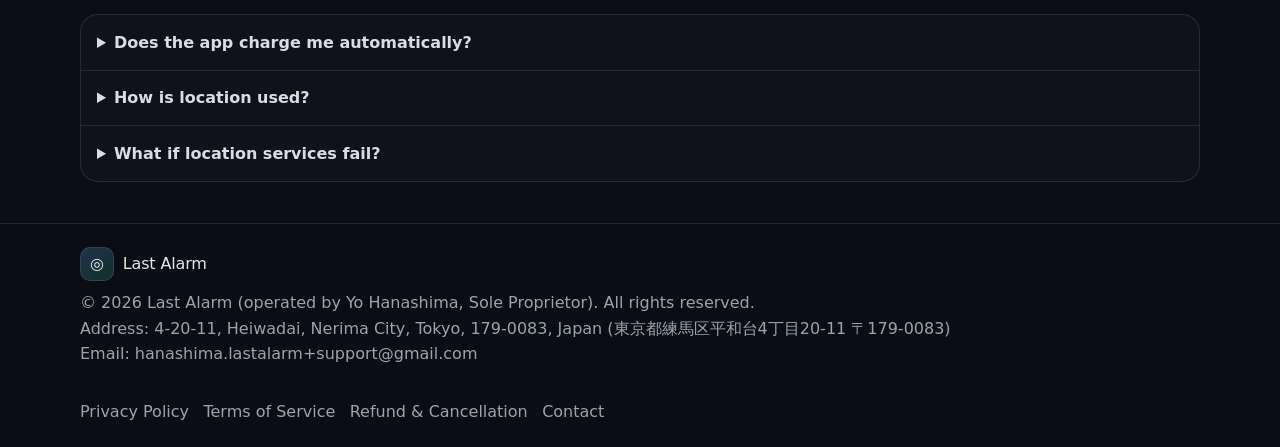
==== commit 60ac733c: "deal with stripe 2" ====
--- a/index.html
+++ b/index.html
@@ -213,7 +213,9 @@
                 </div>
                 <p class="muted">
                     © <span id="year"></span> Last Alarm (operated by Yo Hanashima, Sole Proprietor). All rights
-                    reserved.
+                    reserved.<br />
+                    Address: 4-20-11, Heiwadai, Nerima City, Tokyo, 179-0083, Japan (東京都練馬区平和台4丁目20-11 〒179-0083)<br />
+                    Email: hanashima.lastalarm+support@gmail.com
                 </p>
             </div>
 
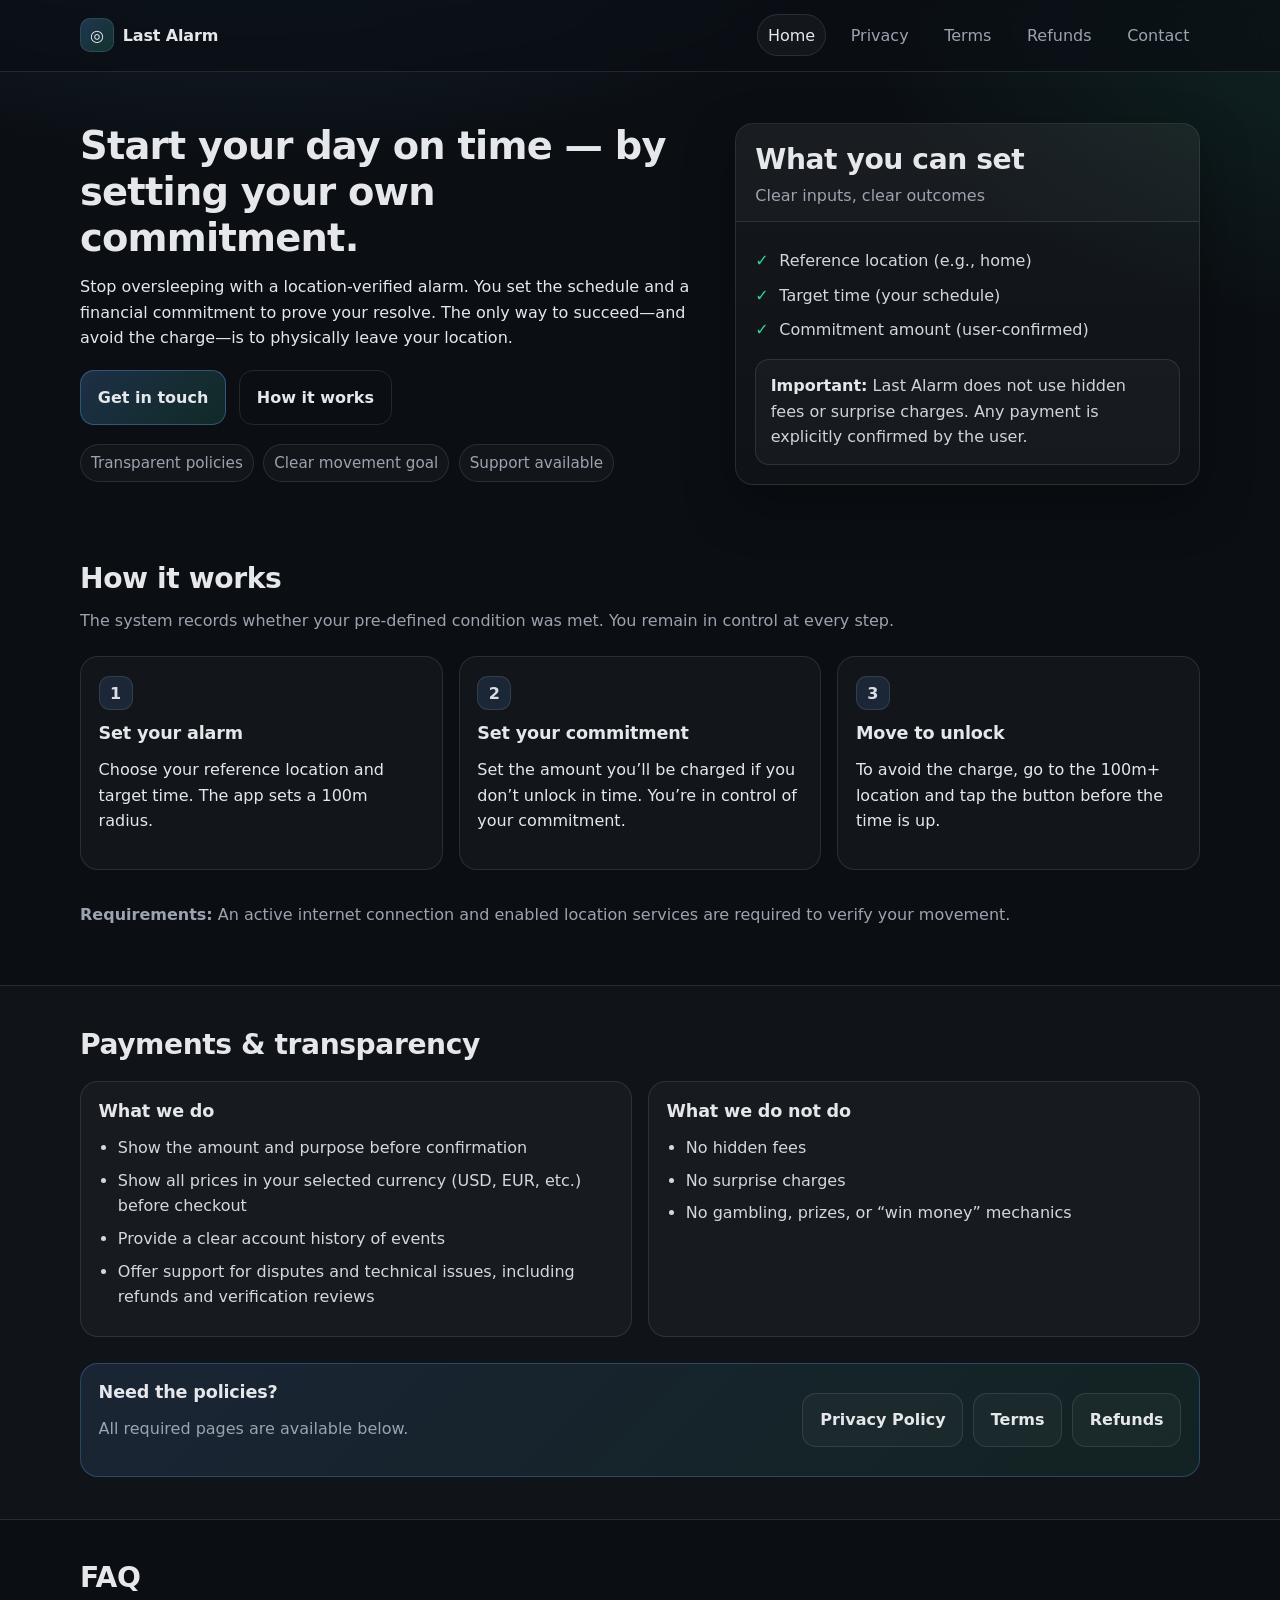
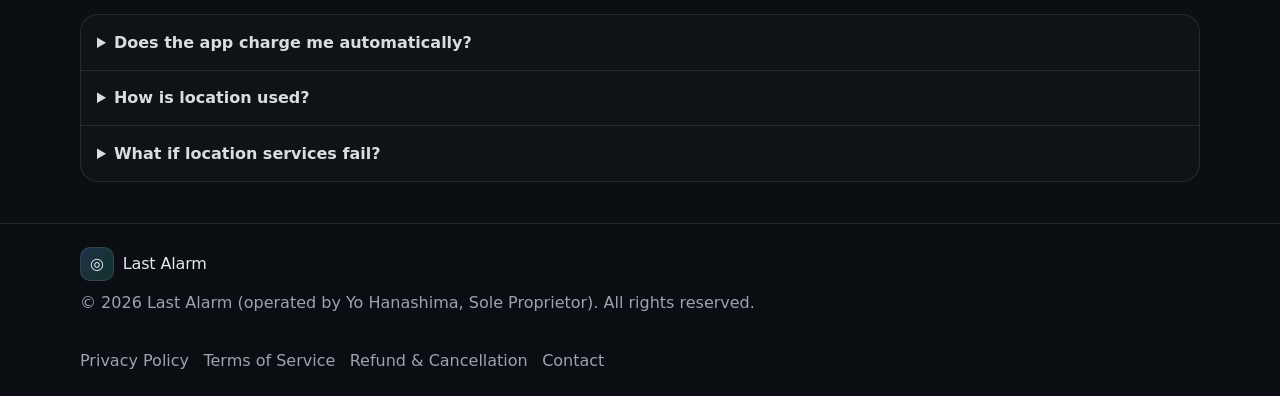
==== commit 73c62c62: "edit address" ====
--- a/index.html
+++ b/index.html
@@ -213,9 +213,7 @@
                 </div>
                 <p class="muted">
                     © <span id="year"></span> Last Alarm (operated by Yo Hanashima, Sole Proprietor). All rights
-                    reserved.<br />
-                    Address: 4-20-11, Heiwadai, Nerima City, Tokyo, 179-0083, Japan (東京都練馬区平和台4丁目20-11 〒179-0083)<br />
-                    Email: hanashima.lastalarm+support@gmail.com
+                    reserved.
                 </p>
             </div>
 
